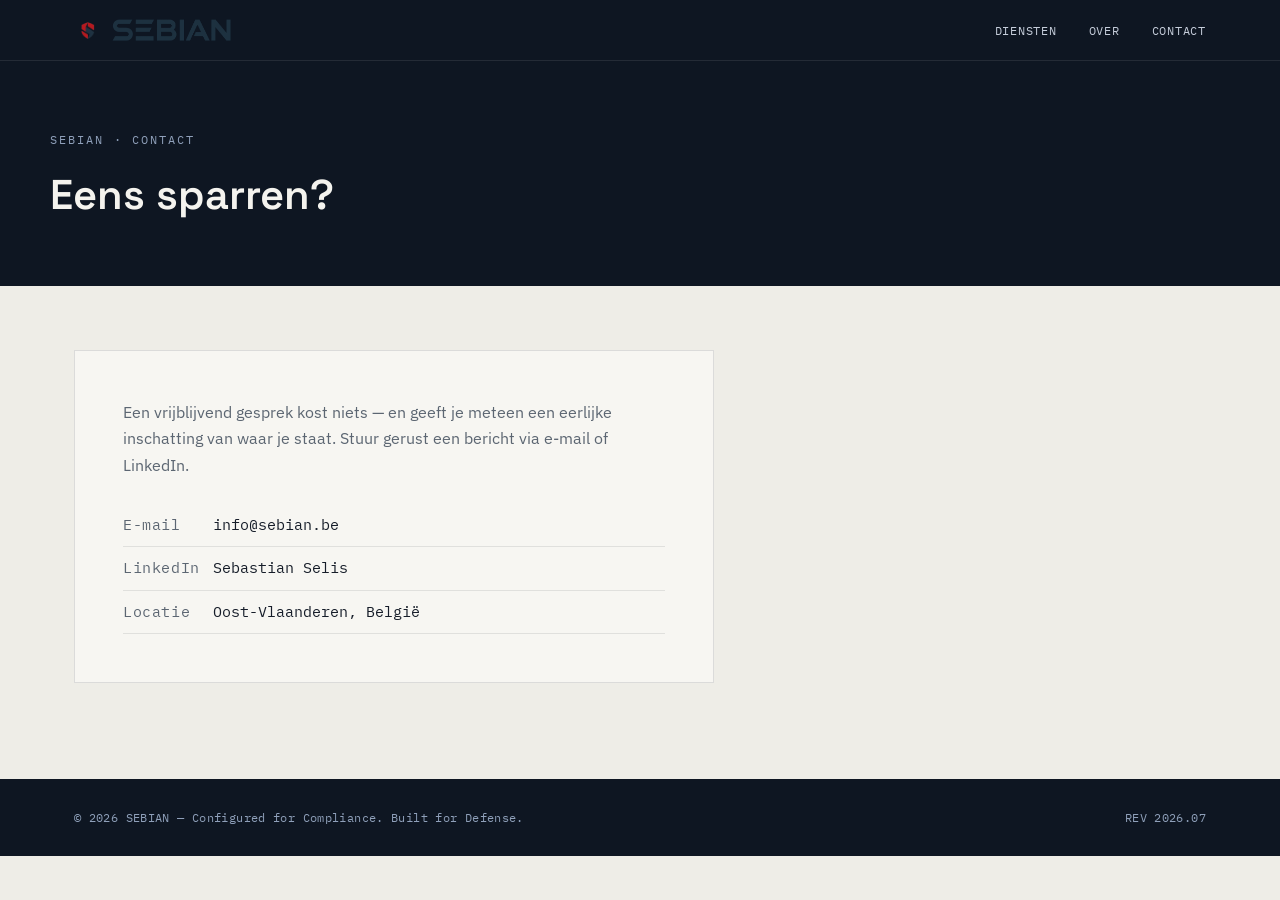
==== contact.html @ eaff55ac "Add files via upload" ====
<!DOCTYPE html>
<html lang="nl">
<head>
<meta charset="UTF-8">
<meta name="viewport" content="width=device-width, initial-scale=1.0">
<title>Contact | SEBIAN</title>
<meta name="description" content="Neem contact op met SEBIAN voor een vrijblijvend gesprek over de beveiliging van uw identiteits-, netwerk- of toegangsomgeving.">
<link rel="canonical" href="https://www.sebian.be/contact.html">
<meta name="theme-color" content="#0e1622">
<link rel="icon" type="image/x-icon" href="favicon.ico">
<link rel="icon" type="image/png" sizes="32x32" href="favicon.png">
<link rel="apple-touch-icon" href="sebian-icon.png">
<link rel="preconnect" href="https://fonts.googleapis.com">
<link rel="preconnect" href="https://fonts.gstatic.com" crossorigin>
<link href="https://fonts.googleapis.com/css2?family=Space+Grotesk:wght@400;500;600;700&family=IBM+Plex+Mono:wght@400;500;600&family=IBM+Plex+Sans:wght@400;500;600&display=swap" rel="stylesheet">
<link rel="stylesheet" href="styles.css">
</head>
<body>

<header class="nav">
  <div class="nav-inner">
    <a class="nav-brand" href="index.html">
      <img class="icon" src="sebian-icon.png" alt="">
      <img class="wordmark" src="sebian-wordmark.png" alt="SEBIAN">
    </a>
    <ul class="nav-links">
      <li><a href="index.html#diensten">Diensten</a></li>
      <li><a href="over.html">Over</a></li>
      <li><a href="contact.html">Contact</a></li>
    </ul>
  </div>
</header>

<section class="page-banner">
  <div class="page-banner-inner">
    <span class="eyebrow" style="color:#8fa0ba">SEBIAN · CONTACT</span>
    <h1>Eens sparren?</h1>
  </div>
</section>

<main>
  <section class="section" style="padding-top:64px">
    <div class="contact-wrap" style="max-width:640px">
      <p style="color:var(--ink-muted);max-width:52ch;margin-bottom:0">Een vrijblijvend gesprek kost niets — en geeft je meteen een eerlijke inschatting van waar je staat. Stuur gerust een bericht via e-mail of LinkedIn.</p>
      <ul class="field-list" style="margin-top:26px">
        <li><span class="field-label">E-mail</span><a href="mailto:info@sebian.be">info@sebian.be</a></li>
        <li><span class="field-label">LinkedIn</span><a href="https://be.linkedin.com/in/sebastian-selis-75a8121a1" target="_blank" rel="noopener">Sebastian Selis</a></li>
        <li><span class="field-label">Locatie</span><span>Oost-Vlaanderen, België</span></li>
      </ul>
    </div>
  </section>
</main>

<footer>
  <div class="footer-inner">
    <span>© 2026 SEBIAN — Configured for Compliance. Built for Defense.</span>
    <span>REV 2026.07</span>
  </div>
</footer>

</body>
</html>
---- styles.css ----
:root{
    --navy:#0e1622;
    --navy-mid:#16233a;
    --navy-line:rgba(255,255,255,0.09);
    --paper:#eeede7;
    --paper-raised:#f7f6f2;
    --ink:#161d29;
    --ink-muted:#5c6672;
    --red:#b91c1c;
    --red-deep:#7f1414;
    --off-white:#f4f3ee;
    --mono: 'IBM Plex Mono', ui-monospace, monospace;
    --sans: 'IBM Plex Sans', Arial, sans-serif;
    --display: 'Space Grotesk', var(--sans);
  }

  *{margin:0;padding:0;box-sizing:border-box}
  html{scroll-behavior:smooth}
  @media (prefers-reduced-motion: reduce){
    html{scroll-behavior:auto}
    *{animation-duration:0.001ms !important;animation-iteration-count:1 !important;transition-duration:0.001ms !important}
  }

  body{
    font-family:var(--sans);
    background:var(--paper);
    color:var(--ink);
    line-height:1.65;
    -webkit-font-smoothing:antialiased;
  }

  a{color:inherit}
  img{display:block;max-width:100%}

  :focus-visible{
    outline:2px solid var(--red);
    outline-offset:3px;
  }

  .eyebrow{
    font-family:var(--mono);
    font-size:0.72rem;
    letter-spacing:0.18em;
    text-transform:uppercase;
  }

  /* ---------- NAV ---------- */
  header.nav{
    position:sticky;
    top:0;
    z-index:50;
    background:var(--navy);
    border-bottom:1px solid var(--navy-line);
  }
  .nav-inner{
    max-width:1180px;
    margin:0 auto;
    padding:16px 24px;
    display:flex;
    align-items:center;
    justify-content:space-between;
  }
  .nav-brand{
    display:flex;
    align-items:center;
    gap:10px;
    font-family:var(--display);
    font-weight:600;
    letter-spacing:0.04em;
    color:var(--off-white);
    text-decoration:none;
    font-size:1.05rem;
  }
  .nav-brand img.icon{width:28px;height:28px}
  .nav-brand img.wordmark{height:22px;width:auto;display:block}
  .nav-links{
    display:flex;
    gap:32px;
    list-style:none;
    font-family:var(--mono);
    font-size:0.78rem;
    letter-spacing:0.06em;
    text-transform:uppercase;
  }
  .nav-links a{
    text-decoration:none;
    color:#c6cedb;
    transition:color 0.15s ease;
  }
  .nav-links a:hover{color:var(--off-white)}
  @media (max-width:640px){
    .nav-links{gap:18px}
    .nav-links a{font-size:0.7rem}
  }

  /* ---------- HERO (blueprint) ---------- */
  .hero{
    position:relative;
    background:var(--navy);
    color:var(--off-white);
    padding:100px 24px 0;
    overflow:hidden;
  }
  .hex-stage{
    position:absolute;
    left:0;right:0;bottom:0;
    height:78%;
    overflow:hidden;
    z-index:0;
    pointer-events:none;
    perspective:1200px;
    -webkit-mask-image:linear-gradient(to top, black 30%, transparent 92%);
    mask-image:linear-gradient(to top, black 30%, transparent 92%);
  }
  .hex-bg{
    position:absolute;
    left:50%;
    bottom:0;
    width:150%;
    height:300%;
    transform:translateX(-50%) rotateX(55deg);
    transform-origin:bottom center;
  }
  .hero-frame{position:relative;z-index:1}
  .hero-frame{
    max-width:1180px;
    margin:0 auto;
    position:relative;
    padding:0 0 90px;
  }
  .crop{
    position:absolute;
    width:22px;
    height:22px;
    border:1.5px solid rgba(255,255,255,0.35);
  }
  .crop.tl{top:-40px;left:0;border-right:none;border-bottom:none}
  .crop.tr{top:-40px;right:0;border-left:none;border-bottom:none}
  .crop.bl{bottom:50px;left:0;border-right:none;border-top:none}
  .crop.br{bottom:50px;right:0;border-left:none;border-top:none}

  .hero-meta{
    display:flex;
    justify-content:space-between;
    align-items:baseline;
    color:#8fa0ba;
    margin-bottom:56px;
    flex-wrap:wrap;
    gap:8px;
  }

  .hero-main{
    display:grid;
    grid-template-columns:auto 1fr;
    gap:28px;
    align-items:start;
  }
  .hero-logo{width:64px;height:64px;flex-shrink:0;margin-top:6px}
  .hero-company{
    font-family:var(--mono);
    color:var(--red);
    font-size:0.8rem;
    letter-spacing:0.22em;
    margin-bottom:14px;
  }
  .hero h1{
    font-family:var(--display);
    font-weight:600;
    font-size:clamp(2.1rem, 5vw, 3.6rem);
    line-height:1.12;
    letter-spacing:-0.01em;
    margin-bottom:24px;
  }
  .hero p.lead{
    max-width:620px;
    color:#c6cedb;
    font-size:1.05rem;
    margin-bottom:34px;
  }
  .btn{
    display:inline-flex;
    align-items:center;
    gap:10px;
    padding:14px 26px;
    background:var(--red);
    color:#fff;
    text-decoration:none;
    font-family:var(--mono);
    font-size:0.82rem;
    letter-spacing:0.04em;
    text-transform:uppercase;
    border:1px solid var(--red);
    transition:background 0.15s ease, color 0.15s ease;
  }
  .btn:hover{background:transparent;color:var(--red)}

  @media (max-width:640px){
    .hero-main{grid-template-columns:1fr}
    .hero-logo{width:48px;height:48px}
  }

  /* ---------- FINDING PANEL (signature element) ---------- */
  .finding{
    margin-top:64px;
    background:rgba(255,255,255,0.03);
    border:1px solid var(--navy-line);
    padding:28px 28px 34px;
    position:relative;
  }
  .critical-callout{
    display:flex;
    align-items:center;
    gap:10px;
    border:1px dashed rgba(185,28,28,0.55);
    background:rgba(185,28,28,0.08);
    padding:11px 16px;
    margin-bottom:20px;
    font-family:var(--mono);
    font-size:0.76rem;
    letter-spacing:0.06em;
    text-transform:uppercase;
    color:#f0b4b4;
  }
  .critical-callout .dot{
    width:8px;height:8px;border-radius:50%;
    background:var(--red);
    flex-shrink:0;
    animation:pulse 2.4s ease-in-out infinite;
  }
  .severity{display:inline-flex;gap:3px;align-items:center;vertical-align:middle}
  .severity .tick{width:13px;height:4px;background:rgba(255,255,255,0.12)}
  .severity .tick.sev-crit{background:#e35c5c}
  .severity .tick.sev-med{background:#d68a34}
  .severity .tick.sev-low{background:#d4b029}
  .sev-legend{
    display:flex;
    gap:22px;
    margin-top:16px;
    flex-wrap:wrap;
    font-family:var(--mono);
    font-size:0.7rem;
    letter-spacing:0.04em;
    color:#8fa0ba;
  }
  .sev-legend span{display:inline-flex;align-items:center;gap:7px}
  .sev-legend i{width:8px;height:8px;display:inline-block;flex-shrink:0}

  .finding-label{
    color:#8fa0ba;
    margin-bottom:18px;
    display:block;
  }
  .table-scroll{
    overflow-x:auto;
    margin:0 -2px;
    padding:0 2px;
  }
  table.audit{
    width:100%;
    min-width:560px;
    border-collapse:collapse;
    font-family:var(--mono);
    font-size:0.85rem;
  }
  table.audit th{
    text-align:left;
    color:#8fa0ba;
    font-weight:500;
    font-size:0.72rem;
    letter-spacing:0.08em;
    text-transform:uppercase;
    padding-bottom:10px;
    border-bottom:1px solid var(--navy-line);
  }
  table.audit td{
    padding:12px 10px 12px 0;
    border-bottom:1px solid var(--navy-line);
    color:#dbe1ea;
  }
  table.audit tr:last-child td{border-bottom:none}
  table.audit td.status-ok{color:#3fa66d;font-weight:600}
  .status-ok::before{content:"✓  ";color:#3fa66d}
  table.audit td.status-crit{color:#e35c5c;font-weight:600}
  .status-crit::before{content:"✕  "}
  table.audit td.status-med{color:#d68a34;font-weight:600}
  .status-med::before{content:"✕  "}
  table.audit td.status-low{color:#d4b029;font-weight:600}
  .status-low::before{content:"✕  "}
  tr.flagged td{background:rgba(185,28,28,0.07)}

  .annotation{
    margin-top:22px;
    padding-left:22px;
    border-left:2px dashed rgba(185,28,28,0.5);
  }
  .annotation .tag{
    display:inline-block;
    font-family:var(--mono);
    font-size:0.68rem;
    letter-spacing:0.1em;
    color:#fff;
    background:var(--red);
    padding:3px 8px;
    margin-bottom:8px;
  }
  .annotation p{
    color:#c6cedb;
    font-size:0.92rem;
    max-width:560px;
  }

  /* ---------- SECTIONS (paper) ---------- */
  main{background:var(--paper)}
  .section{
    max-width:1180px;
    margin:0 auto;
    padding:96px 24px;
  }
  .section-head{
    display:flex;
    justify-content:space-between;
    align-items:flex-end;
    gap:24px;
    margin-bottom:52px;
    border-bottom:1px solid rgba(22,29,41,0.15);
    padding-bottom:20px;
  }
  .section-head .eyebrow{color:var(--red)}
  .section-head h2{
    font-family:var(--display);
    font-weight:600;
    font-size:clamp(1.6rem, 3vw, 2.2rem);
    margin-top:6px;
  }
  .section-head .count{
    font-family:var(--mono);
    color:var(--ink-muted);
    font-size:0.85rem;
  }

  /* Services index */
  .index-row{
    display:grid;
    grid-template-columns:80px 260px 1fr;
    gap:28px;
    padding:26px 0;
    border-bottom:1px solid rgba(22,29,41,0.12);
    transition:padding-left 0.15s ease, border-color 0.15s ease;
    border-left:2px solid transparent;
  }
  .index-row:hover{
    padding-left:14px;
    border-left:2px solid var(--red);
  }
  .index-code{
    font-family:var(--mono);
    color:var(--red);
    font-size:0.85rem;
    padding-top:2px;
  }
  .index-title{
    font-family:var(--display);
    font-weight:600;
    font-size:1.05rem;
  }
  .index-desc{color:var(--ink-muted);font-size:0.94rem}
  @media (max-width:760px){
    .index-row{grid-template-columns:1fr;gap:6px}
  }

  /* About / notes */
  .notes{
    display:grid;
    grid-template-columns:repeat(2, 1fr);
    gap:36px 48px;
  }
  .note{
    display:flex;
    gap:16px;
  }
  .note-num{
    font-family:var(--mono);
    color:var(--red);
    font-size:0.85rem;
    flex-shrink:0;
    padding-top:3px;
  }
  .note p{color:var(--ink);font-size:1rem;max-width:44ch}
  @media (max-width:760px){
    .notes{grid-template-columns:1fr}
  }

  /* Contact */
  .contact-wrap{
    background:var(--paper-raised);
    border:1px solid rgba(22,29,41,0.12);
    padding:48px;
  }
  .contact-wrap h2{
    font-family:var(--display);
    font-size:1.7rem;
    font-weight:600;
    margin-bottom:10px;
  }
  .contact-wrap p{color:var(--ink-muted);max-width:44ch;margin-bottom:26px}
  .field-list{list-style:none;font-family:var(--mono);font-size:0.92rem}
  .field-list li{
    display:flex;
    gap:14px;
    padding:9px 0;
    border-bottom:1px solid rgba(22,29,41,0.1);
  }
  .field-list .field-label{color:var(--ink-muted);width:76px;flex-shrink:0;letter-spacing:0.04em}
  .field-list a{text-decoration:none;color:var(--ink)}
  .field-list a:hover{color:var(--red)}
  .contact-wrap p{color:var(--ink-muted);max-width:52ch;margin-bottom:0}
  @media (max-width:760px){
    .contact-wrap{padding:32px}
  }

  /* Status indicator */
  .status-badge{
    display:inline-flex;
    align-items:center;
    gap:10px;
    font-family:var(--mono);
    font-size:0.76rem;
    letter-spacing:0.06em;
    text-transform:uppercase;
    color:var(--ink-muted);
    margin-top:22px;
  }
  .status-dot{
    width:8px;height:8px;border-radius:50%;
    background:#1e8e5a;
    flex-shrink:0;
    animation:pulse 2.4s ease-in-out infinite;
  }
  @keyframes pulse{
    0%,100%{box-shadow:0 0 0 0 rgba(30,142,90,0.35)}
    50%{box-shadow:0 0 0 6px rgba(30,142,90,0)}
  }

  /* Hero scanline atmosphere */
  .hero::after{
    content:"";
    position:absolute;
    left:0;right:0;
    top:-140px;
    height:140px;
    background:linear-gradient(to bottom, transparent, rgba(255,255,255,0.05), transparent);
    animation:scan 9s linear infinite;
    pointer-events:none;
  }
  @keyframes scan{
    0%{top:-140px}
    100%{top:100%}
  }

  /* Methodology ticker inside finding panel */
  .ticker{
    margin-top:20px;
    padding-top:16px;
    border-top:1px solid var(--navy-line);
    font-family:var(--mono);
    font-size:0.74rem;
    letter-spacing:0.03em;
    color:#6d7f99;
  }
  .ticker b{color:#8fa0ba;font-weight:500}

  .intro-block{max-width:70ch;margin-bottom:64px}
  .intro-block p{font-size:1.05rem;color:var(--ink);margin-bottom:18px}
  .intro-block p:last-child{margin-bottom:0}

  .page-banner{
    background:var(--navy);
    color:var(--off-white);
    padding:64px 24px 56px;
  }
  .page-banner-inner{
    max-width:1180px;
    margin:0 auto;
  }
  .page-banner h1{
    font-family:var(--display);
    font-weight:600;
    font-size:clamp(1.8rem, 4vw, 2.6rem);
    margin-top:10px;
  }

  /* Footer */
  footer{
    background:var(--navy);
    color:#8fa0ba;
    font-family:var(--mono);
    font-size:0.78rem;
    letter-spacing:0.03em;
  }
  .footer-inner{
    max-width:1180px;
    margin:0 auto;
    padding:28px 24px;
    display:flex;
    justify-content:space-between;
    flex-wrap:wrap;
    gap:10px;
  }
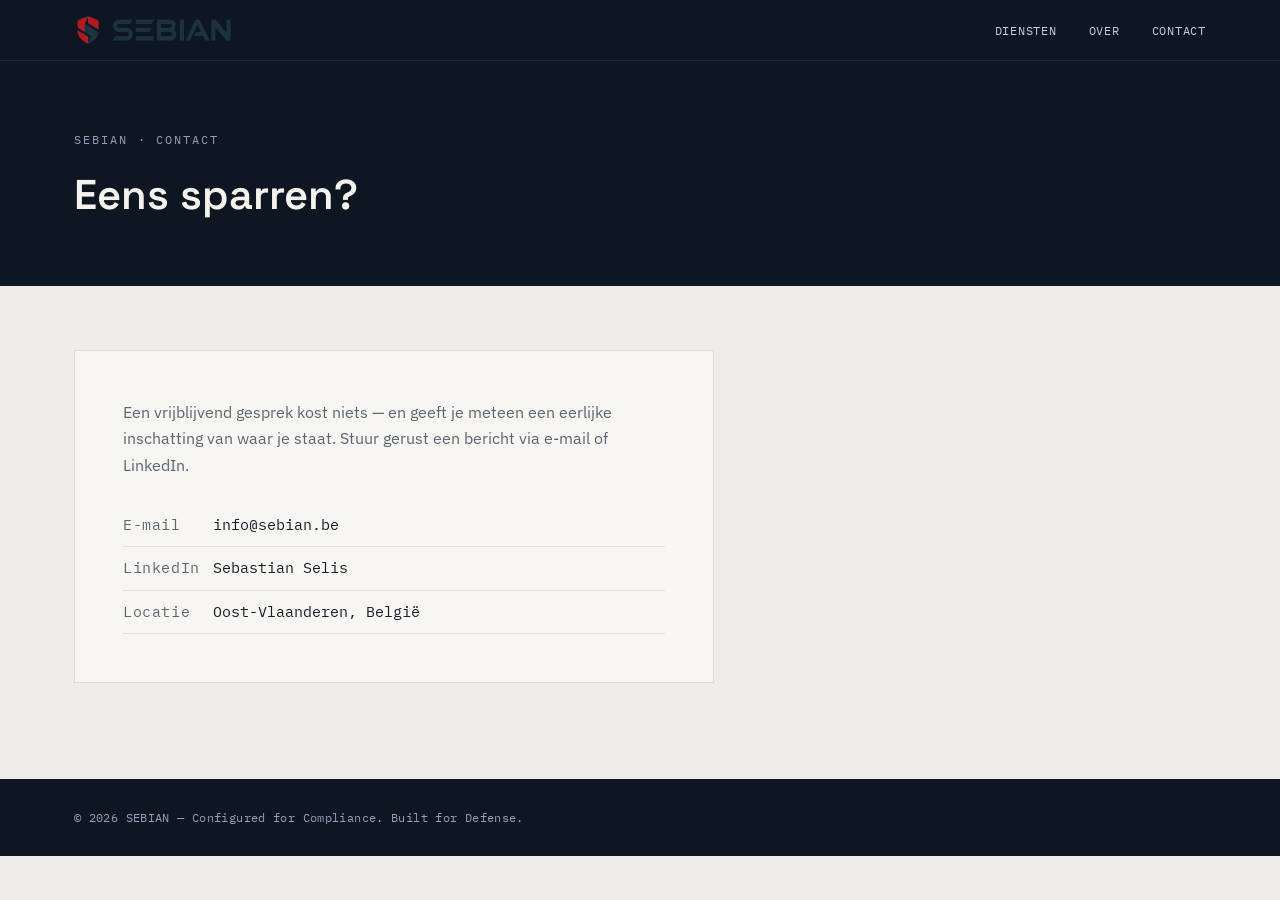
==== commit 2f19f762: "Remove revision info from contact footer Removed revision information from the footer." ====
--- a/contact.html
+++ b/contact.html
@@ -54,7 +54,6 @@
 <footer>
   <div class="footer-inner">
     <span>© 2026 SEBIAN — Configured for Compliance. Built for Defense.</span>
-    <span>REV 2026.07</span>
   </div>
 </footer>
 
--- a/styles.css
+++ b/styles.css
@@ -476,11 +476,12 @@
   .page-banner{
     background:var(--navy);
     color:var(--off-white);
-    padding:64px 24px 56px;
+    padding:64px 0 56px;
   }
   .page-banner-inner{
     max-width:1180px;
     margin:0 auto;
+    padding:0 24px;
   }
   .page-banner h1{
     font-family:var(--display);
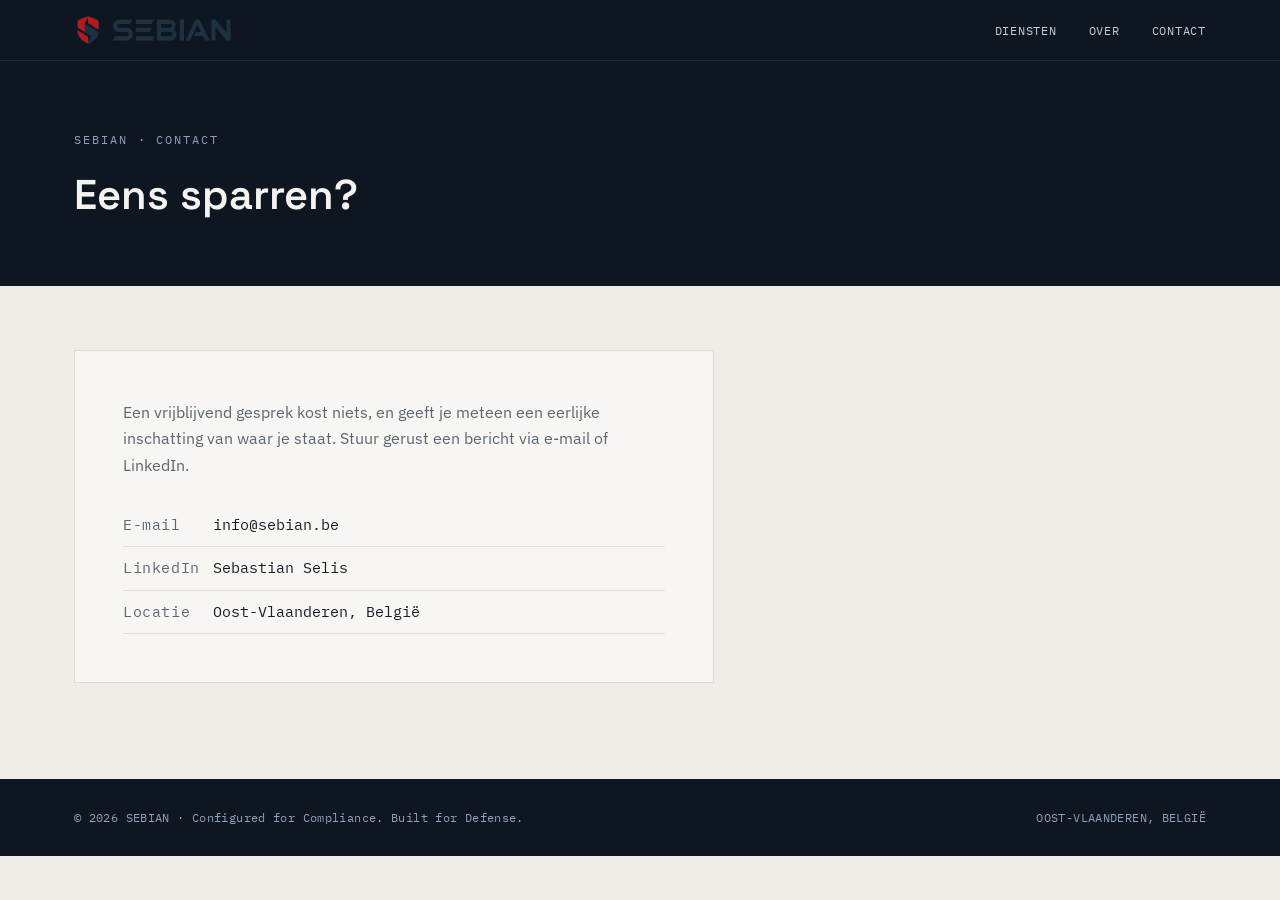
==== commit f40a044c: "Add files via upload" ====
--- a/contact.html
+++ b/contact.html
@@ -24,7 +24,7 @@
       <img class="wordmark" src="sebian-wordmark.png" alt="SEBIAN">
     </a>
     <ul class="nav-links">
-      <li><a href="index.html#diensten">Diensten</a></li>
+      <li><a href="diensten.html">Diensten</a></li>
       <li><a href="over.html">Over</a></li>
       <li><a href="contact.html">Contact</a></li>
     </ul>
@@ -41,7 +41,7 @@
 <main>
   <section class="section" style="padding-top:64px">
     <div class="contact-wrap" style="max-width:640px">
-      <p style="color:var(--ink-muted);max-width:52ch;margin-bottom:0">Een vrijblijvend gesprek kost niets — en geeft je meteen een eerlijke inschatting van waar je staat. Stuur gerust een bericht via e-mail of LinkedIn.</p>
+      <p style="color:var(--ink-muted);max-width:52ch;margin-bottom:0">Een vrijblijvend gesprek kost niets, en geeft je meteen een eerlijke inschatting van waar je staat. Stuur gerust een bericht via e-mail of LinkedIn.</p>
       <ul class="field-list" style="margin-top:26px">
         <li><span class="field-label">E-mail</span><a href="mailto:info@sebian.be">info@sebian.be</a></li>
         <li><span class="field-label">LinkedIn</span><a href="https://be.linkedin.com/in/sebastian-selis-75a8121a1" target="_blank" rel="noopener">Sebastian Selis</a></li>
@@ -53,7 +53,8 @@
 
 <footer>
   <div class="footer-inner">
-    <span>© 2026 SEBIAN — Configured for Compliance. Built for Defense.</span>
+    <span>© 2026 SEBIAN · Configured for Compliance. Built for Defense.</span>
+    <span>OOST-VLAANDEREN, BELGIË</span>
   </div>
 </footer>
 
--- a/styles.css
+++ b/styles.css
@@ -197,6 +197,7 @@
   @media (max-width:640px){
     .hero-main{grid-template-columns:1fr}
     .hero-logo{width:48px;height:48px}
+    .crop{display:none}
   }
 
   /* ---------- FINDING PANEL (signature element) ---------- */
@@ -507,3 +508,113 @@
     flex-wrap:wrap;
     gap:10px;
   }
+
+  /* Full-height side-margin pattern — flush against the viewport edge, only where the paper margin is wide enough */
+  main{position:relative}
+  @media (min-width:1650px){
+    main::before,
+    main::after{
+      content:"";
+      position:absolute;
+      top:0;
+      bottom:0;
+      width:calc((100% - 1180px)/2);
+      background-repeat:repeat-y;
+      background-position:top center;
+      background-size:150px 3400px;
+      pointer-events:none;
+      z-index:0;
+    }
+    main::before{
+      left:0;
+      background-image:url('data:image/svg+xml;utf8,<svg xmlns="http://www.w3.org/2000/svg" viewBox="0 0 150 3400" preserveAspectRatio="none"> <g fill="none" stroke="%23161d29" stroke-opacity="0.28" stroke-width="1.6"> <path d="M75,0 L75,110 L75,227 L75,302 L75,413 L75,534 L75,652 L75,735 L75,826 L75,918 L75,1047 L75,1153 L75,1228 L75,1353 L75,1433 L75,1562 L75,1642 L75,1755 L75,1850 L75,1933 L75,2012 L75,2129 L75,2207 L75,2284 L75,2378 L75,2483 L75,2553 L75,2672 L75,2742 L75,2868 L75,2991 L75,3071 L75,3142 L75,3227 L75,3345 L75,3400"/> <path d="M75,110 L107,110"/><path d="M75,227 L32,227"/><path d="M75,302 L33,302"/><path d="M75,413 L107,413"/><path d="M75,652 L110,652"/><path d="M75,826 L103,826"/><path d="M75,918 L27,918"/><path d="M75,1047 L126,1047"/><path d="M75,1153 L49,1153"/><path d="M75,1353 L114,1353"/><path d="M75,1433 L29,1433"/><path d="M75,1562 L31,1562"/><path d="M75,1642 L129,1642"/><path d="M75,1755 L43,1755"/><path d="M75,1850 L21,1850"/><path d="M75,1933 L128,1933"/><path d="M75,2012 L27,2012"/><path d="M75,2129 L111,2129"/><path d="M75,2207 L26,2207"/><path d="M75,2284 L25,2284"/><path d="M75,2378 L116,2378"/><path d="M75,2553 L29,2553"/><path d="M75,2672 L41,2672"/><path d="M75,2868 L34,2868"/><path d="M75,2991 L46,2991"/><path d="M75,3071 L31,3071"/><path d="M75,3142 L128,3142"/><path d="M75,3227 L48,3227"/><path d="M75,3345 L46,3345"/> </g> <circle cx="107" cy="110" r="4" fill="%23b91c1c"/><circle cx="32" cy="227" r="2.5" fill="%23161d29" fill-opacity="0.4"/><circle cx="33" cy="302" r="4" fill="%23b91c1c"/><circle cx="107" cy="413" r="3" fill="%23161d29" fill-opacity="0.4"/><circle cx="110" cy="652" r="4" fill="%23b91c1c"/><circle cx="103" cy="826" r="4" fill="%23b91c1c"/><circle cx="27" cy="918" r="2.5" fill="%23161d29" fill-opacity="0.4"/><circle cx="126" cy="1047" r="3" fill="%23161d29" fill-opacity="0.4"/><circle cx="49" cy="1153" r="3" fill="%23161d29" fill-opacity="0.4"/><circle cx="114" cy="1353" r="3" fill="%23161d29" fill-opacity="0.4"/><circle cx="29" cy="1433" r="4" fill="%23b91c1c"/><circle cx="31" cy="1562" r="2.5" fill="%23161d29" fill-opacity="0.4"/><circle cx="129" cy="1642" r="2.5" fill="%23161d29" fill-opacity="0.4"/><circle cx="43" cy="1755" r="3" fill="%23161d29" fill-opacity="0.4"/><circle cx="21" cy="1850" r="3" fill="%23161d29" fill-opacity="0.4"/><circle cx="128" cy="1933" r="3" fill="%23161d29" fill-opacity="0.4"/><circle cx="27" cy="2012" r="3" fill="%23161d29" fill-opacity="0.4"/><circle cx="111" cy="2129" r="4" fill="%23b91c1c"/><circle cx="26" cy="2207" r="4" fill="%23b91c1c"/><circle cx="25" cy="2284" r="2.5" fill="%23161d29" fill-opacity="0.4"/><circle cx="116" cy="2378" r="4" fill="%23b91c1c"/><circle cx="29" cy="2553" r="3" fill="%23161d29" fill-opacity="0.4"/><circle cx="41" cy="2672" r="3" fill="%23161d29" fill-opacity="0.4"/><circle cx="34" cy="2868" r="3" fill="%23161d29" fill-opacity="0.4"/><circle cx="46" cy="2991" r="4" fill="%23b91c1c"/><circle cx="31" cy="3071" r="4" fill="%23b91c1c"/><circle cx="128" cy="3142" r="3" fill="%23161d29" fill-opacity="0.4"/><circle cx="48" cy="3227" r="2.5" fill="%23161d29" fill-opacity="0.4"/><circle cx="46" cy="3345" r="2.5" fill="%23161d29" fill-opacity="0.4"/> </svg>');
+    }
+    main::after{
+      right:0;
+      background-image:url('data:image/svg+xml;utf8,<svg xmlns="http://www.w3.org/2000/svg" viewBox="0 0 150 3400" preserveAspectRatio="none"> <g fill="none" stroke="%23161d29" stroke-opacity="0.28" stroke-width="1.6"> <path d="M75,0 L75,95 L75,213 L75,343 L75,463 L75,556 L75,680 L75,780 L75,863 L75,971 L75,1101 L75,1181 L75,1311 L75,1391 L75,1470 L75,1573 L75,1659 L75,1788 L75,1864 L75,1943 L75,2069 L75,2155 L75,2225 L75,2320 L75,2424 L75,2548 L75,2659 L75,2742 L75,2860 L75,2986 L75,3106 L75,3232 L75,3345 L75,3400"/> <path d="M75,95 L43,95"/><path d="M75,213 L116,213"/><path d="M75,343 L37,343"/><path d="M75,556 L46,556"/><path d="M75,680 L20,680"/><path d="M75,780 L42,780"/><path d="M75,863 L36,863"/><path d="M75,971 L39,971"/><path d="M75,1181 L119,1181"/><path d="M75,1311 L49,1311"/><path d="M75,1391 L102,1391"/><path d="M75,1470 L38,1470"/><path d="M75,1573 L30,1573"/><path d="M75,1659 L39,1659"/><path d="M75,1788 L31,1788"/><path d="M75,1864 L105,1864"/><path d="M75,2069 L125,2069"/><path d="M75,2155 L105,2155"/><path d="M75,2225 L40,2225"/><path d="M75,2320 L112,2320"/><path d="M75,2424 L21,2424"/><path d="M75,2548 L107,2548"/><path d="M75,2659 L103,2659"/><path d="M75,2742 L38,2742"/><path d="M75,2986 L102,2986"/><path d="M75,3106 L21,3106"/><path d="M75,3232 L41,3232"/><path d="M75,3345 L106,3345"/> </g> <circle cx="43" cy="95" r="4" fill="%23b91c1c"/><circle cx="116" cy="213" r="2.5" fill="%23161d29" fill-opacity="0.4"/><circle cx="37" cy="343" r="2.5" fill="%23161d29" fill-opacity="0.4"/><circle cx="46" cy="556" r="2.5" fill="%23161d29" fill-opacity="0.4"/><circle cx="20" cy="680" r="2.5" fill="%23161d29" fill-opacity="0.4"/><circle cx="42" cy="780" r="3" fill="%23161d29" fill-opacity="0.4"/><circle cx="36" cy="863" r="2.5" fill="%23161d29" fill-opacity="0.4"/><circle cx="39" cy="971" r="4" fill="%23b91c1c"/><circle cx="119" cy="1181" r="2.5" fill="%23161d29" fill-opacity="0.4"/><circle cx="49" cy="1311" r="4" fill="%23b91c1c"/><circle cx="102" cy="1391" r="2.5" fill="%23161d29" fill-opacity="0.4"/><circle cx="38" cy="1470" r="4" fill="%23b91c1c"/><circle cx="30" cy="1573" r="4" fill="%23b91c1c"/><circle cx="39" cy="1659" r="3" fill="%23161d29" fill-opacity="0.4"/><circle cx="31" cy="1788" r="2.5" fill="%23161d29" fill-opacity="0.4"/><circle cx="105" cy="1864" r="3" fill="%23161d29" fill-opacity="0.4"/><circle cx="125" cy="2069" r="4" fill="%23b91c1c"/><circle cx="105" cy="2155" r="3" fill="%23161d29" fill-opacity="0.4"/><circle cx="40" cy="2225" r="4" fill="%23b91c1c"/><circle cx="112" cy="2320" r="3" fill="%23161d29" fill-opacity="0.4"/><circle cx="21" cy="2424" r="4" fill="%23b91c1c"/><circle cx="107" cy="2548" r="4" fill="%23b91c1c"/><circle cx="103" cy="2659" r="3" fill="%23161d29" fill-opacity="0.4"/><circle cx="38" cy="2742" r="4" fill="%23b91c1c"/><circle cx="102" cy="2986" r="3" fill="%23161d29" fill-opacity="0.4"/><circle cx="21" cy="3106" r="3" fill="%23161d29" fill-opacity="0.4"/><circle cx="41" cy="3232" r="4" fill="%23b91c1c"/><circle cx="106" cy="3345" r="4" fill="%23b91c1c"/> </svg>');
+    }
+    main > *{position:relative;z-index:1}
+  }
+
+  /* ---------- SERVICE DETAIL BLOCKS (Diensten page) ---------- */
+  .service-block{
+    padding:44px 0;
+    border-bottom:1px solid rgba(22,29,41,0.12);
+  }
+  .service-block:last-child{border-bottom:none}
+  .service-head{
+    display:flex;
+    align-items:baseline;
+    gap:14px;
+    margin-bottom:22px;
+    flex-wrap:wrap;
+  }
+  .service-code{
+    font-family:var(--mono);
+    color:var(--red);
+    font-size:0.9rem;
+  }
+  .service-title{
+    font-family:var(--display);
+    font-weight:600;
+    font-size:1.35rem;
+  }
+  .service-label{
+    font-family:var(--mono);
+    font-size:0.72rem;
+    letter-spacing:0.1em;
+    text-transform:uppercase;
+    color:var(--red);
+    display:block;
+    margin:22px 0 8px;
+  }
+  .service-label:first-of-type{margin-top:0}
+  .service-block p{color:var(--ink);font-size:0.98rem;max-width:68ch}
+  .service-list{list-style:none;max-width:68ch}
+  .service-list li{
+    position:relative;
+    padding-left:20px;
+    color:var(--ink);
+    font-size:0.98rem;
+    margin-bottom:8px;
+  }
+  .service-list li::before{
+    content:"";
+    position:absolute;
+    left:0;top:0.55em;
+    width:8px;height:2px;
+    background:var(--red);
+  }
+  .service-steps{
+    list-style:none;
+    counter-reset:step;
+    max-width:68ch;
+  }
+  .service-steps li{
+    counter-increment:step;
+    position:relative;
+    padding-left:34px;
+    color:var(--ink);
+    font-size:0.98rem;
+    margin-bottom:12px;
+  }
+  .service-steps li::before{
+    content:counter(step);
+    position:absolute;
+    left:0;top:0;
+    font-family:var(--mono);
+    font-size:0.78rem;
+    color:var(--red);
+    border:1px solid var(--red);
+    width:20px;height:20px;
+    border-radius:50%;
+    display:flex;
+    align-items:center;
+    justify-content:center;
+  }
+  .service-why{
+    border-left:2px solid var(--red);
+    padding-left:16px;
+    margin-top:22px;
+  }
+  .service-why p{color:var(--ink-muted)}
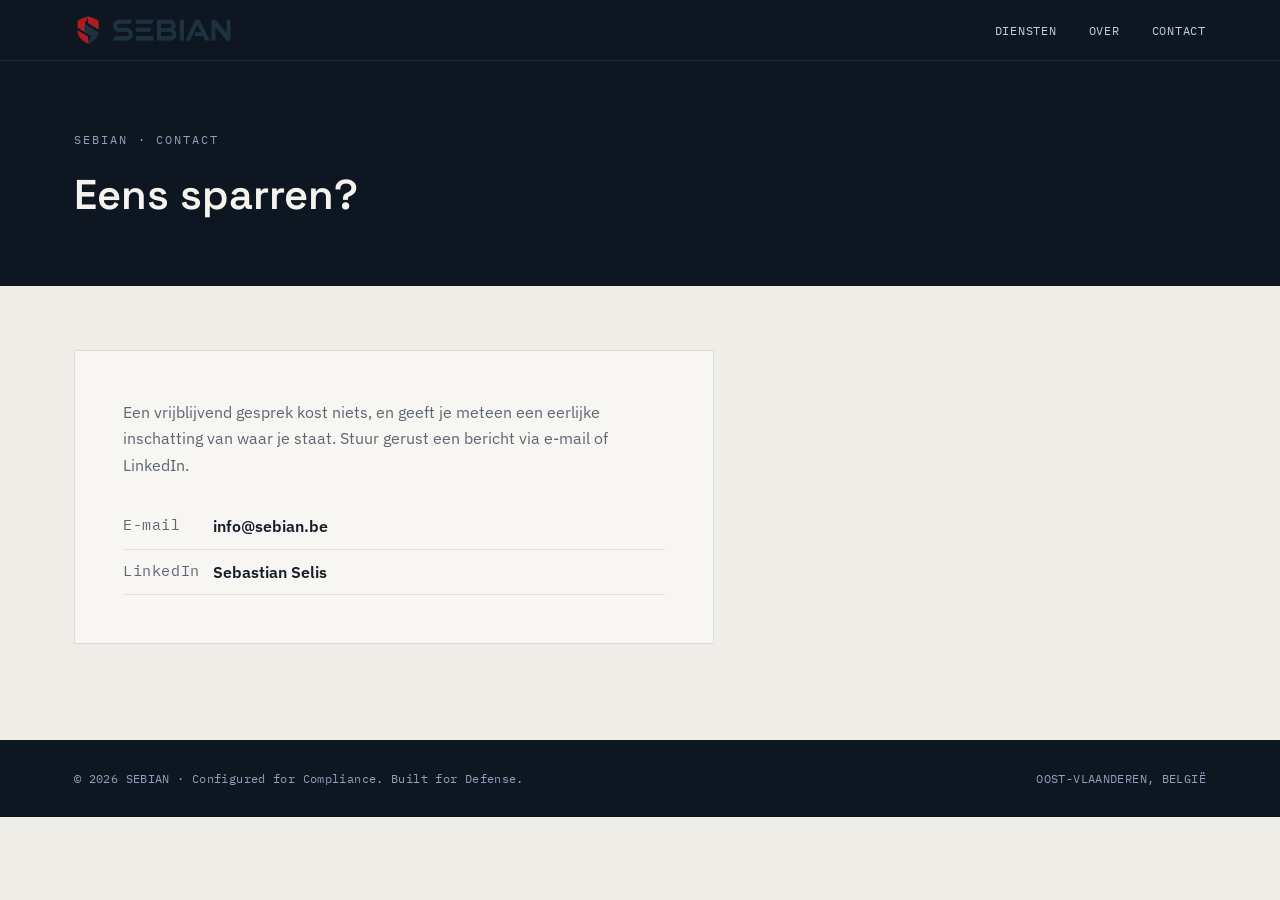
==== commit c28d98cc: "Add files via upload" ====
--- a/contact.html
+++ b/contact.html
@@ -45,7 +45,6 @@
       <ul class="field-list" style="margin-top:26px">
         <li><span class="field-label">E-mail</span><a href="mailto:info@sebian.be">info@sebian.be</a></li>
         <li><span class="field-label">LinkedIn</span><a href="https://be.linkedin.com/in/sebastian-selis-75a8121a1" target="_blank" rel="noopener">Sebastian Selis</a></li>
-        <li><span class="field-label">Locatie</span><span>Oost-Vlaanderen, België</span></li>
       </ul>
     </div>
   </section>
--- a/styles.css
+++ b/styles.css
@@ -404,15 +404,15 @@
     margin-bottom:10px;
   }
   .contact-wrap p{color:var(--ink-muted);max-width:44ch;margin-bottom:26px}
-  .field-list{list-style:none;font-family:var(--mono);font-size:0.92rem}
+  .field-list{list-style:none;font-size:0.92rem}
   .field-list li{
     display:flex;
     gap:14px;
     padding:9px 0;
     border-bottom:1px solid rgba(22,29,41,0.1);
   }
-  .field-list .field-label{color:var(--ink-muted);width:76px;flex-shrink:0;letter-spacing:0.04em}
-  .field-list a{text-decoration:none;color:var(--ink)}
+  .field-list .field-label{color:var(--ink-muted);width:76px;flex-shrink:0;letter-spacing:0.04em;font-family:var(--mono)}
+  .field-list a{text-decoration:none;color:var(--ink);font-family:var(--sans);font-weight:600;font-size:1rem}
   .field-list a:hover{color:var(--red)}
   .contact-wrap p{color:var(--ink-muted);max-width:52ch;margin-bottom:0}
   @media (max-width:760px){
